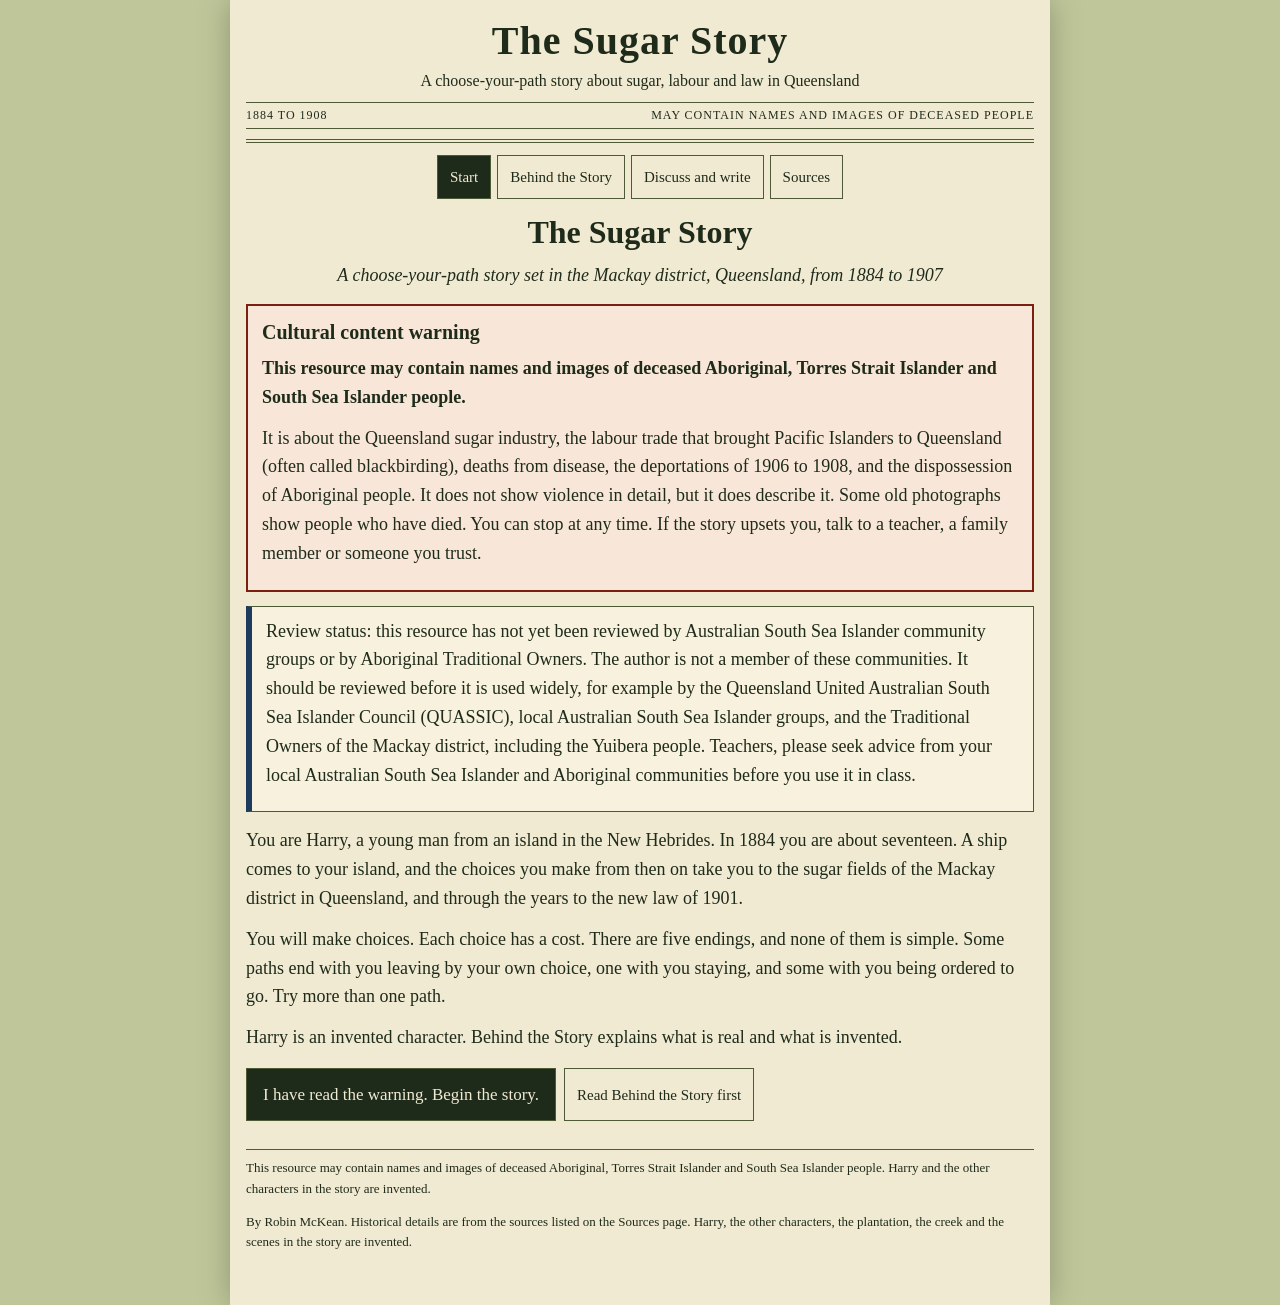
==== index.html @ d49fd261 "The Sugar Story: choose-your-path app with student and teacher versions" ====
<!doctype html>
<html lang="en-AU"><head><meta charset="utf-8">
<meta name="viewport" content="width=device-width,initial-scale=1">
<title>The Sugar Story</title>
<meta name="description" content="A choose-your-path story about the Queensland sugar industry, South Sea Islander labour and the 1901 deportation law, set in the Mackay district from 1884 to 1907. Includes a content warning, real history panels with sources, and class questions.">
<meta name="theme-color" content="#1f2b1a">
<link rel="icon" href="data:image/svg+xml,%3Csvg xmlns='http://www.w3.org/2000/svg' viewBox='0 0 32 32'%3E%3Crect width='32' height='32' fill='%231f2b1a'/%3E%3Cpath d='M6 24 L16 8 L26 24' stroke='%23f1ead2' stroke-width='3' fill='none'/%3E%3C/svg%3E">
<link rel="stylesheet" href="styles.css">
</head><body>
<a class="skip" href="#main">Skip to the main content</a>
<div class="sheet">
<header>

 <div class="mast">The Sugar Story</div>
 <div class="sub">A choose-your-path story about sugar, labour and law in Queensland</div>
 <div class="dateline"><span>1884 to 1908</span><span>May contain names and images of deceased people</span></div>
</header>
<nav id="nav" aria-label="Sections"></nav>
<main id="main" tabindex="-1"></main>
<footer id="foot"></footer>
</div>
<noscript><p style="padding:16px;font-family:Georgia,serif">This app needs JavaScript. Nothing is sent anywhere.</p></noscript>
<script src="data.js"></script>
<script src="app.js"></script>
</body></html>
---- styles.css ----
:root{--paper:#f1ead2;--ink:#1f2b1a;--rule:#4d5a35;--red:#7a1f12;--soft:#f7f1de;--green:#1f4a2c;--blue:#1d3b5c;--earth:#8a4b24}
*{box-sizing:border-box}
html{-webkit-text-size-adjust:100%}
body{margin:0;background:#bfc79a;color:var(--ink);font-family:Georgia,"Times New Roman",serif;font-size:18px;line-height:1.6}
.skip{position:absolute;left:-999px;top:0;background:var(--ink);color:var(--paper);padding:10px 14px;z-index:10}
.skip:focus{left:8px;top:8px}
.sheet{max-width:820px;margin:0 auto;background:var(--paper);padding:14px 16px 40px;min-height:100vh;box-shadow:0 0 30px rgba(0,0,0,.25)}
header{text-align:center;border-bottom:4px double var(--rule);padding-bottom:10px}
.mast{font-weight:bold;font-size:clamp(24px,6.5vw,40px);letter-spacing:1px;margin:4px 0;line-height:1.15}
.sub{font-size:16px}
.dateline{display:flex;justify-content:space-between;gap:8px;flex-wrap:wrap;font-size:12px;text-transform:uppercase;letter-spacing:1px;border-top:1px solid var(--rule);border-bottom:1px solid var(--rule);padding:3px 0;margin-top:8px}
.tbanner{background:var(--ink);color:var(--paper);margin:0 0 8px;padding:6px 10px;font-size:14px}
.tbanner a{color:#ffd9a8}
nav{display:flex;flex-wrap:wrap;gap:6px;margin:12px 0;justify-content:center}
nav a,.btn{display:inline-flex;align-items:center;justify-content:center;font:inherit;font-size:15px;padding:8px 12px;min-height:44px;background:var(--paper);color:var(--ink);border:1px solid var(--rule);cursor:pointer;text-decoration:none;text-align:center}
nav a[aria-current="page"]{background:var(--ink);color:var(--paper)}
.btn.dark{background:var(--ink);color:var(--paper)}
.btn.big{font-size:17px;padding:12px 16px}
.btn.small{font-size:14px}
:focus-visible{outline:3px solid var(--red);outline-offset:2px}
main:focus,h1:focus{outline:none}
h1{font-size:clamp(24px,6vw,32px);text-align:center;margin:14px 0 10px;line-height:1.2}
h2{font-size:20px;margin:18px 0 6px}
h3{font-size:17px;margin:12px 0 4px}
p{margin:0 0 12px}
.lead{text-align:center;font-style:italic}
.kind{font-family:"Courier New",monospace;text-transform:uppercase;letter-spacing:1px;font-size:14px;color:var(--red);text-align:center;margin:0 0 8px}
.strong{font-weight:bold}
.care{border:2px solid var(--red);background:#f8e7d8;padding:10px 14px;margin:14px 0}
.care h2{margin-top:0}
.panel{border:1px solid var(--rule);padding:10px 14px;margin:14px 0;background:var(--soft)}
.panel h2{margin-top:0}
.panel.real{border-left:6px solid var(--green)}
.panel.made{border-left:6px dashed var(--red)}
.panel.check{border-left:6px solid var(--blue)}
.panel.summary{border-left:6px solid var(--earth)}
.panel.teacher{border-left:6px double var(--blue);background:#e6edf4}
.panel ul{margin:6px 0 0;padding-left:20px}
.panel li{margin-bottom:8px}
details summary{cursor:pointer;font-weight:bold;min-height:32px}
.badge{display:inline-block;font-size:11px;font-weight:bold;letter-spacing:1px;text-transform:uppercase;padding:1px 7px;margin:0 6px 2px 0;border:1.5px solid;vertical-align:middle}
.b-real{color:var(--green);border-color:var(--green);background:#e4eddc}
.srcs{display:block;font-size:14px;margin-top:2px}
.srcs a,.sourcelist a{color:var(--blue);overflow-wrap:anywhere}
.choices{list-style:none;margin:6px 0;padding:0}
.sc{display:block;width:100%;text-align:left;font:inherit;background:#fffaf0;color:var(--ink);border:2px solid var(--rule);padding:12px 14px;margin:8px 0;cursor:pointer;min-height:48px}
.sc:hover{background:#f6e7c9;border-color:var(--red)}
.actions{display:flex;flex-wrap:wrap;gap:8px;margin:16px 0}
.small{font-size:14px}
.note{font-size:15px;border:1px dashed var(--rule);padding:8px 10px;margin:12px 0}
.sr{position:absolute;left:-9999px}
.trail li{margin-bottom:4px}
.qs li{margin-bottom:14px}
.tgroup{margin:8px 0}
.tbox{border:1px dashed var(--rule);background:#fffaf0;padding:8px 12px;margin-top:6px}
.sourcelist li{margin-bottom:10px;font-size:15px}
figure{margin:10px 0}
figure img{max-width:100%;height:auto;border:1px solid var(--rule)}
figcaption{font-size:14px}
footer{margin-top:28px;border-top:1px solid var(--rule);padding-top:8px;font-size:13px}
@media print{nav,.actions,.skip,.sc{display:none}.sheet{box-shadow:none}details{display:block}}
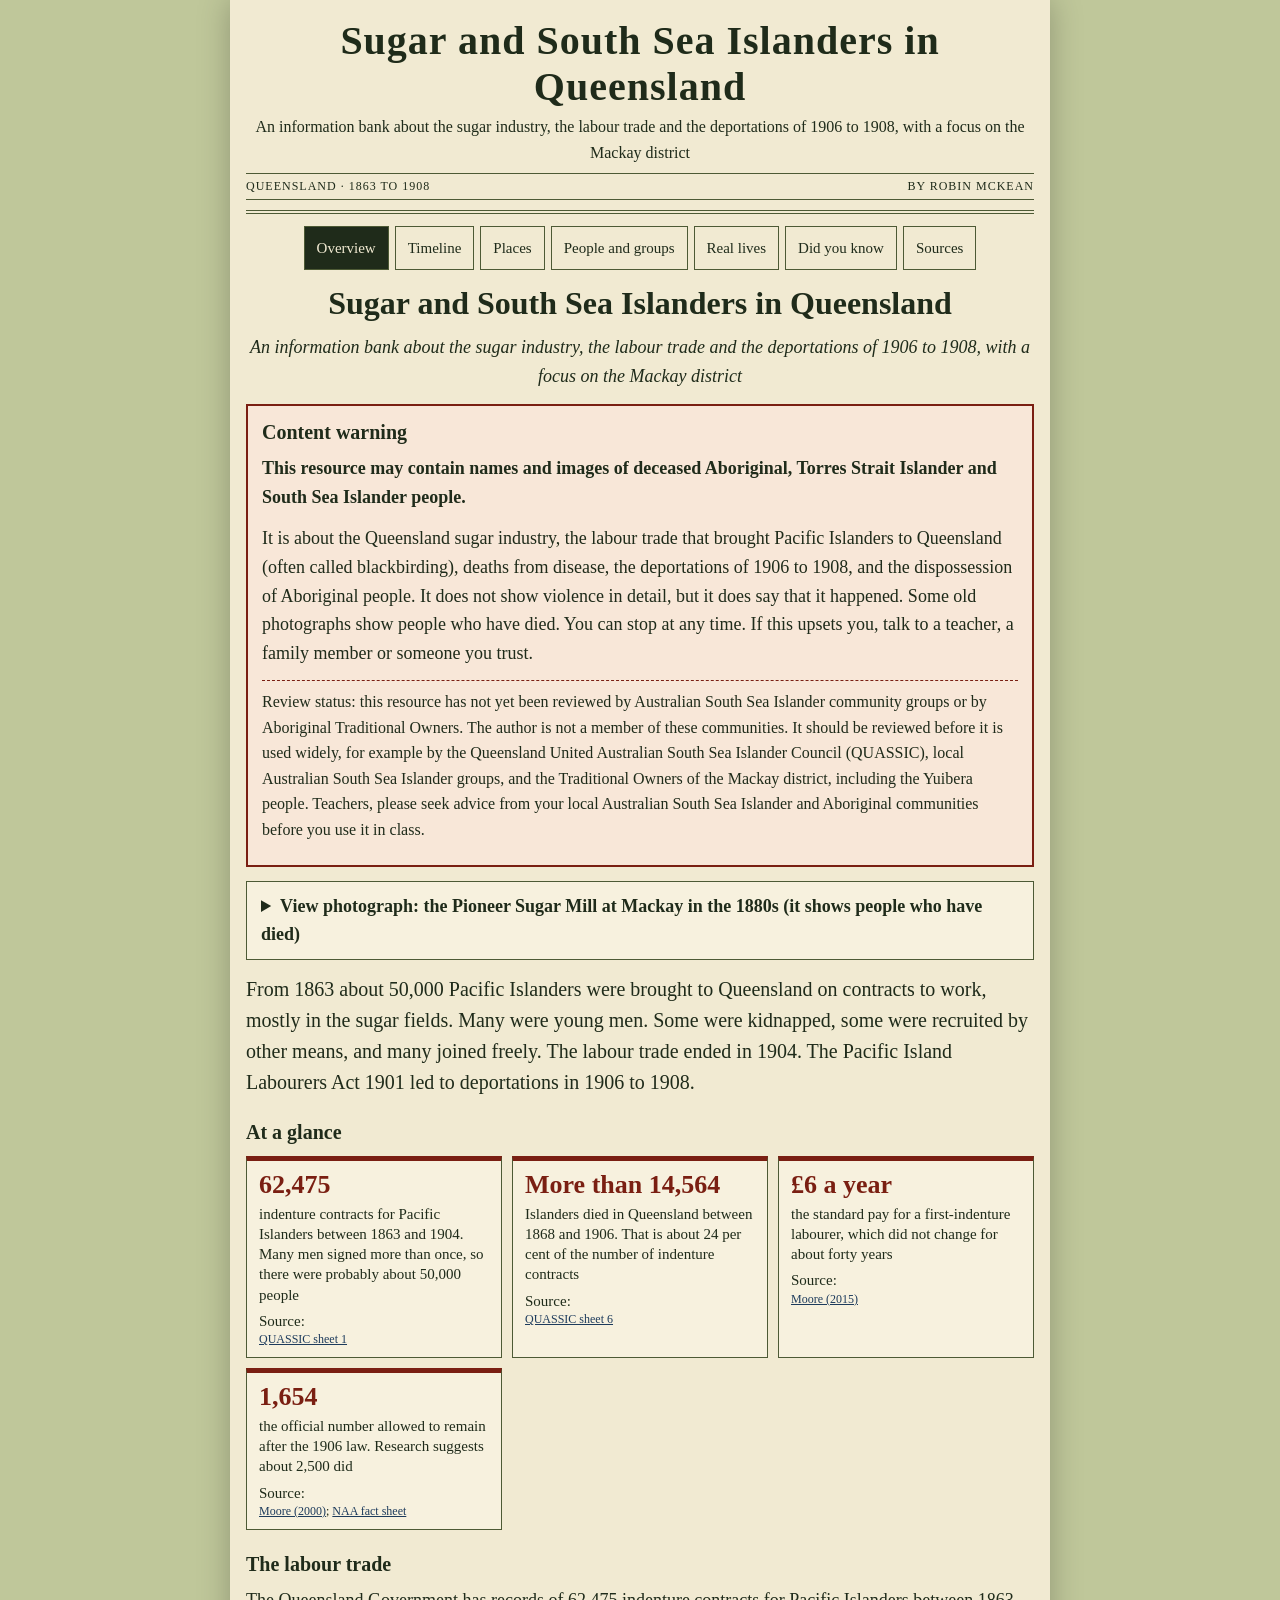
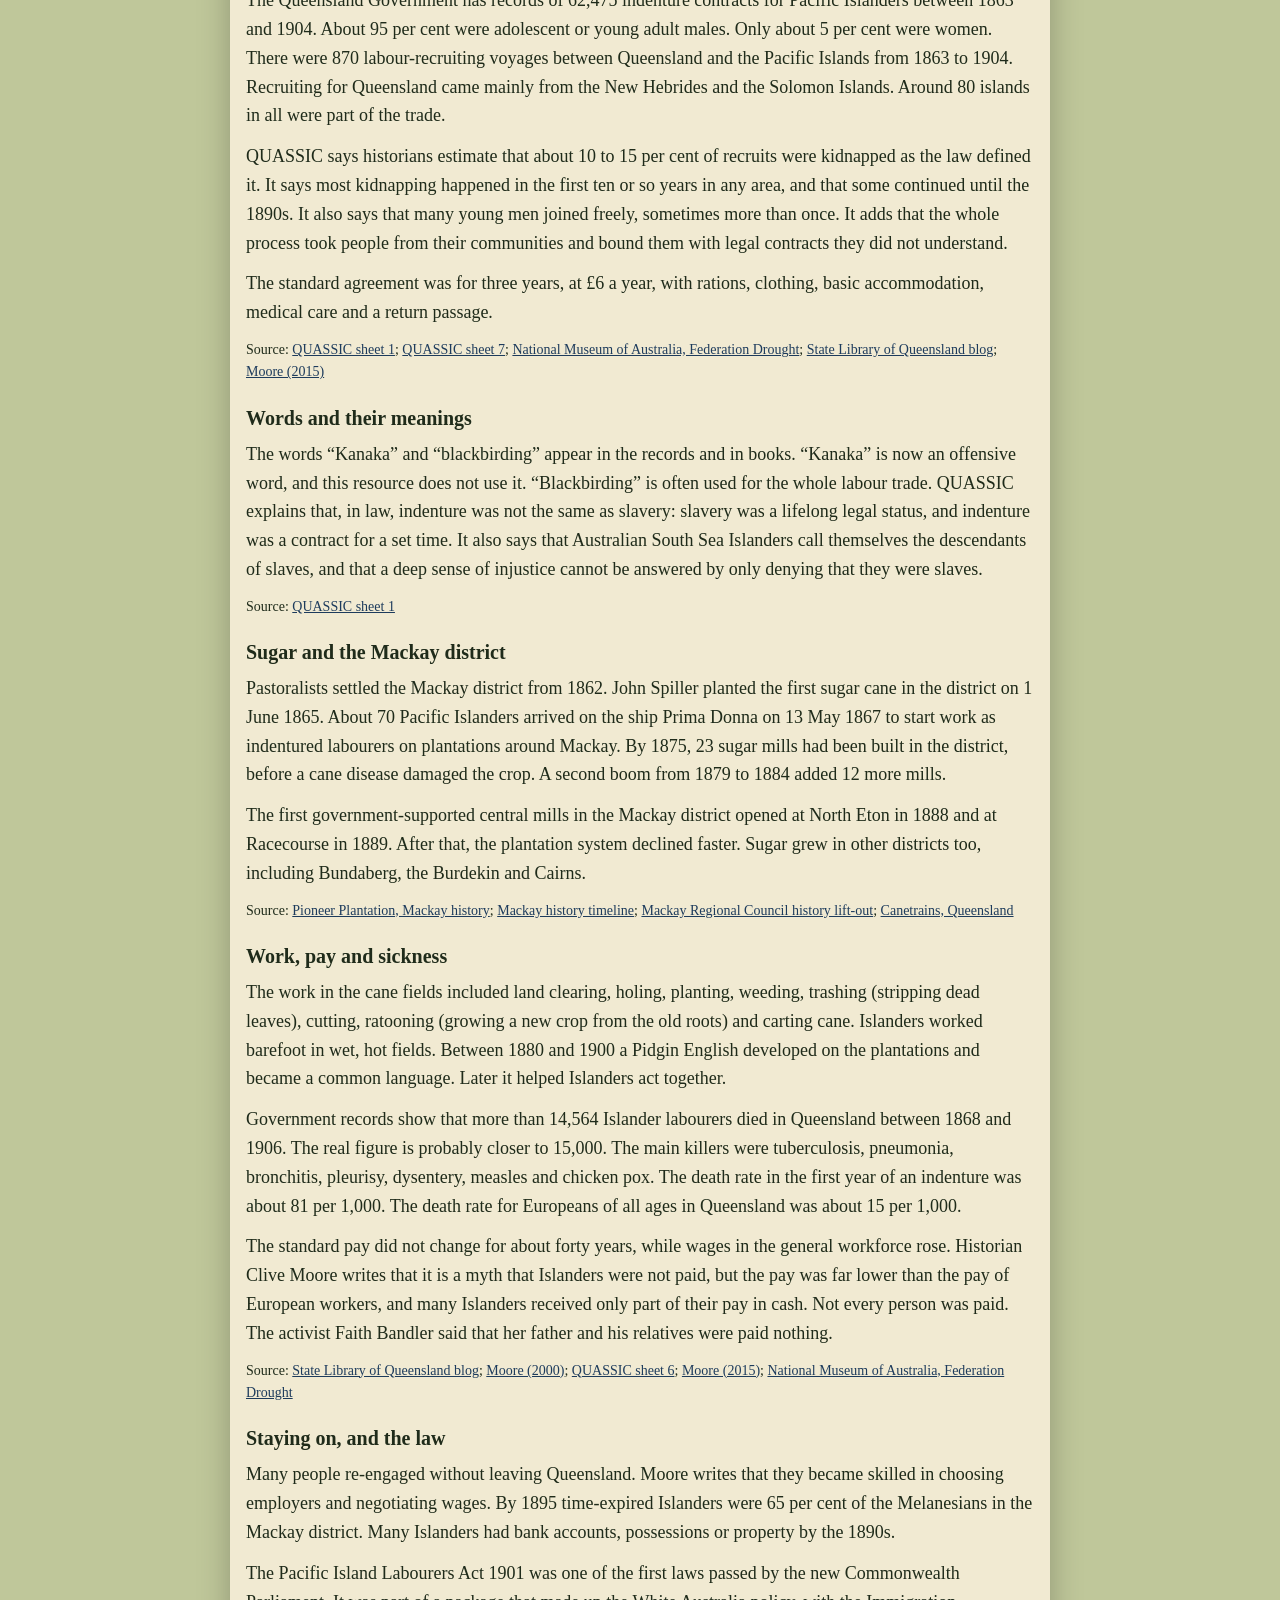
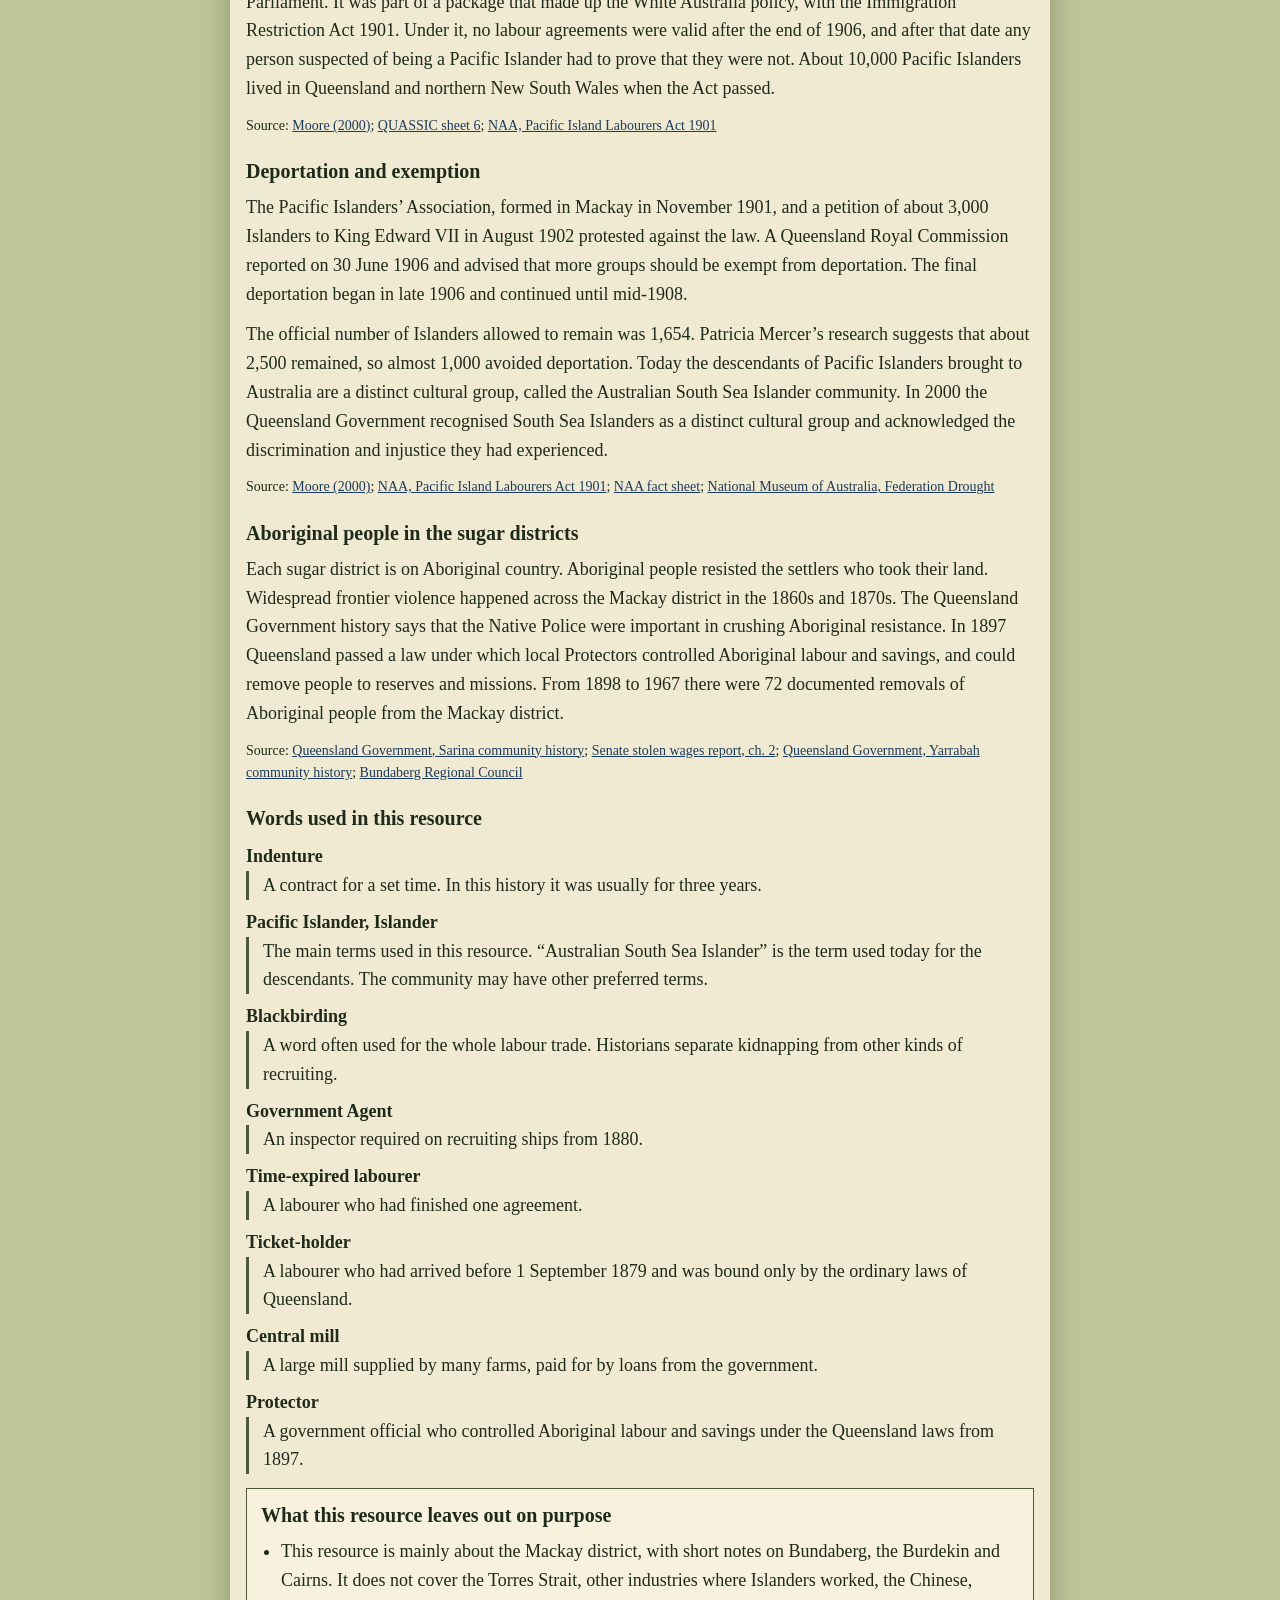
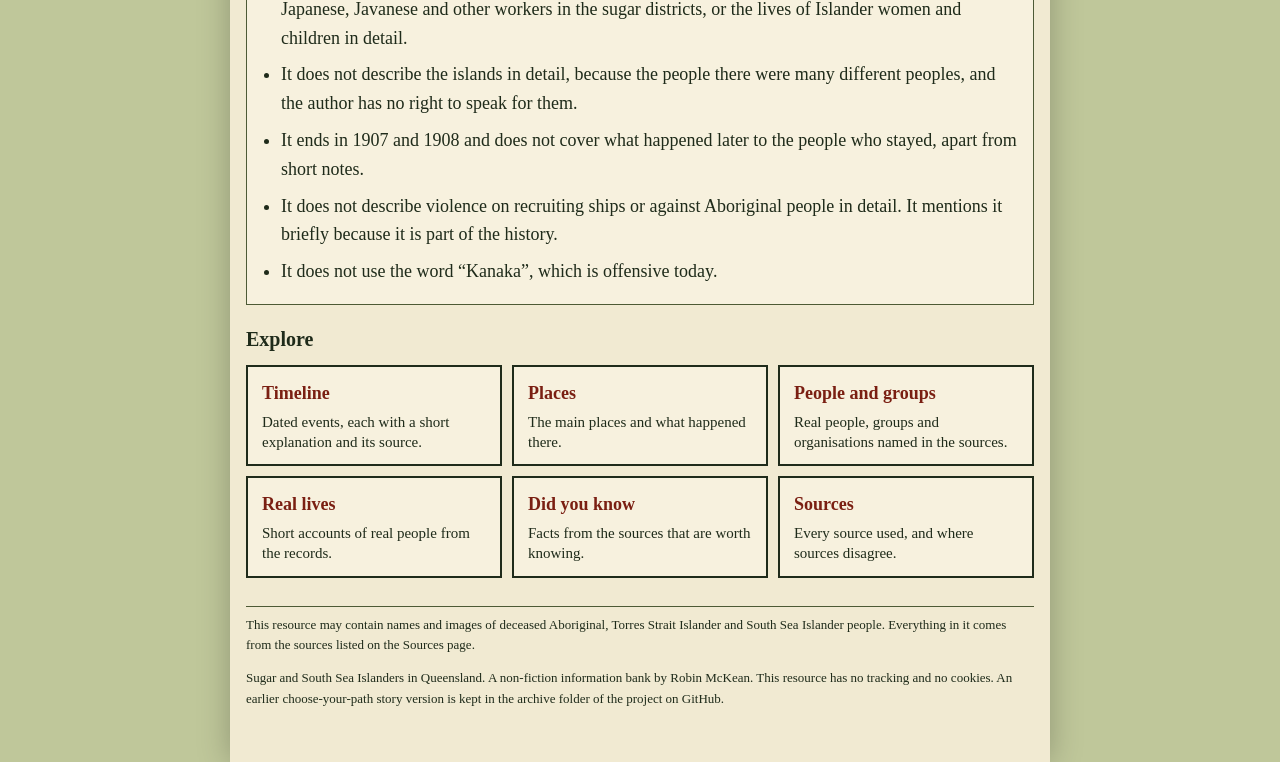
==== commit 716ad304: "Turn into a non-fiction information bank; story version archived (tag story-version, archive/story-v" ====
--- a/index.html
+++ b/index.html
@@ -1,25 +1,25 @@
 <!doctype html>
 <html lang="en-AU"><head><meta charset="utf-8">
 <meta name="viewport" content="width=device-width,initial-scale=1">
-<title>The Sugar Story</title>
-<meta name="description" content="A choose-your-path story about the Queensland sugar industry, South Sea Islander labour and the 1901 deportation law, set in the Mackay district from 1884 to 1907. Includes a content warning, real history panels with sources, and class questions.">
+<title>Sugar and South Sea Islanders in Queensland</title>
+<meta name="description" content="A non-fiction information bank about the Queensland sugar industry, South Sea Islander labour, the Pacific Island Labourers Act 1901 and the deportations of 1906 to 1908. Overview, timeline, places, people, real lives and sources.">
 <meta name="theme-color" content="#1f2b1a">
-<link rel="icon" href="data:image/svg+xml,%3Csvg xmlns='http://www.w3.org/2000/svg' viewBox='0 0 32 32'%3E%3Crect width='32' height='32' fill='%231f2b1a'/%3E%3Cpath d='M6 24 L16 8 L26 24' stroke='%23f1ead2' stroke-width='3' fill='none'/%3E%3C/svg%3E">
+<link rel="icon" href="data:image/svg+xml,%3Csvg xmlns='http://www.w3.org/2000/svg' viewBox='0 0 32 32'%3E%3Crect width='32' height='32' fill='%231f2b1a'/%3E%3Cpath d='M6 24 L16 8 L26 24' stroke='%23f1e6cc' stroke-width='3' fill='none'/%3E%3C/svg%3E">
 <link rel="stylesheet" href="styles.css">
 </head><body>
 <a class="skip" href="#main">Skip to the main content</a>
 <div class="sheet">
 <header>
 
- <div class="mast">The Sugar Story</div>
- <div class="sub">A choose-your-path story about sugar, labour and law in Queensland</div>
- <div class="dateline"><span>1884 to 1908</span><span>May contain names and images of deceased people</span></div>
+ <div class="mast">Sugar and South Sea Islanders in Queensland</div>
+ <div class="sub">An information bank about the sugar industry, the labour trade and the deportations of 1906 to 1908, with a focus on the Mackay district</div>
+ <div class="dateline"><span>Queensland · 1863 to 1908</span><span>By Robin McKean</span></div>
 </header>
 <nav id="nav" aria-label="Sections"></nav>
 <main id="main" tabindex="-1"></main>
 <footer id="foot"></footer>
 </div>
-<noscript><p style="padding:16px;font-family:Georgia,serif">This app needs JavaScript. Nothing is sent anywhere.</p></noscript>
+<noscript><p style="padding:16px;font-family:Georgia,serif">This resource needs JavaScript. Nothing is sent anywhere.</p></noscript>
 <script src="data.js"></script>
 <script src="app.js"></script>
 </body></html>
--- a/styles.css
+++ b/styles.css
@@ -59,3 +59,68 @@
 figcaption{font-size:14px}
 footer{margin-top:28px;border-top:1px solid var(--rule);padding-top:8px;font-size:13px}
 @media print{nav,.actions,.skip,.sc{display:none}.sheet{box-shadow:none}details{display:block}}
+
+/* ---- Information bank additions (all four apps) ---- */
+.sr{position:absolute;left:-9999px;width:1px;height:1px;overflow:hidden}
+.tbanner{background:var(--ink);color:var(--paper);margin:0 0 8px;padding:8px 10px;font-size:15px}
+.tbanner a{color:#f0d9a0}
+.lead{max-width:44em;margin:0 auto 14px;text-align:center;font-style:italic}
+.bigpara{font-size:20px;line-height:1.55;max-width:44em;margin:14px auto}
+.strong{font-weight:bold}
+.care .review{border-top:1px dashed var(--red);padding-top:8px;margin-top:8px;font-size:16px}
+.glance{display:grid;grid-template-columns:repeat(auto-fit,minmax(190px,1fr));gap:10px;margin:8px 0 14px}
+.stat{border:1px solid var(--rule);background:var(--soft);padding:10px 12px;border-top:5px solid var(--red)}
+.stat b{display:block;font-size:26px;line-height:1.1;color:var(--red);font-family:Georgia,serif}
+.stat span{display:block;font-size:15px;line-height:1.35;margin-top:4px}
+.stat .srcs{display:block;margin-top:6px;font-size:12px}
+.tiles{display:grid;grid-template-columns:repeat(auto-fit,minmax(200px,1fr));gap:10px;margin:10px 0}
+.tile{display:block;border:2px solid var(--ink);background:var(--soft);color:var(--ink);text-decoration:none;padding:12px 14px;min-height:88px}
+.tile b{display:block;font-size:18px;margin-bottom:4px;color:var(--red)}
+.tile span{font-size:15px;line-height:1.35;display:block}
+.tile:hover{background:var(--paper)}
+.words{margin:6px 0 14px}
+.words dt{font-weight:bold;margin-top:8px}
+.words dd{margin:0 0 4px 0;padding-left:14px;border-left:3px solid var(--rule)}
+.srcline{margin:2px 0 10px}
+.srcs{font-size:14px}
+.snote{font-size:14px;color:#4a3d2b}
+.tl{list-style:none;margin:14px 0;padding:0 0 0 0;position:relative}
+.tl:before{content:"";position:absolute;left:112px;top:6px;bottom:6px;width:3px;background:var(--rule);opacity:.55}
+.tl li{display:grid;grid-template-columns:100px 1fr;gap:24px;margin:0 0 14px;position:relative}
+.tl li:before{content:"";position:absolute;left:106px;top:9px;width:13px;height:13px;border-radius:50%;background:var(--red);border:2px solid var(--paper);box-shadow:0 0 0 1px var(--rule)}
+.tl-date{font-family:"Courier New",Courier,monospace;font-weight:bold;font-size:15px;text-align:right;line-height:1.3;padding-top:3px;overflow-wrap:anywhere}
+.tl-body{background:var(--soft);border:1px solid var(--rule);padding:8px 12px}
+.tl-body h3{margin:0 0 4px;font-size:18px}
+.tl-body p{margin:0 0 6px}
+.tl li.flagged .tl-body{border-left:6px solid var(--blue)}
+.flag{font-size:15px;border:1px dashed var(--blue);background:#e8eef6;padding:6px 10px}
+.b-flag{color:var(--blue);border-color:var(--blue);background:#dfe8f3}
+.card{border:1px solid var(--rule);background:var(--soft);padding:10px 16px 6px;margin:16px 0;border-top:5px solid var(--red)}
+.card h2{margin-top:2px;border:0;font-size:22px}
+.card h3{margin:2px 0 2px;font-size:18px}
+.card.small{margin:0;padding:8px 12px 4px}
+.cards{display:grid;grid-template-columns:repeat(auto-fit,minmax(290px,1fr));gap:12px;margin:10px 0}
+.card .where{text-align:left;margin:0 0 8px}
+.life blockquote{margin:10px 0;padding:8px 14px;border-left:6px solid var(--red);background:#fffaf0;font-style:italic}
+.life blockquote p{margin:0 0 6px}
+.life blockquote footer{font-style:normal;font-size:14px;border:0;margin:0;padding:0;text-align:left}
+.viewpic summary,.panel>summary{cursor:pointer;font-weight:bold;min-height:32px}
+.know{padding-left:0;list-style:none;counter-reset:k;margin:10px 0}
+.know li{counter-increment:k;position:relative;padding:8px 12px 2px 52px;margin:0 0 10px;background:var(--soft);border:1px solid var(--rule);min-height:48px}
+.know li:before{content:counter(k);position:absolute;left:10px;top:8px;width:30px;height:30px;line-height:30px;text-align:center;background:var(--red);color:var(--paper);font-weight:bold;font-family:Arial,sans-serif;border-radius:50%}
+.know li p{margin:0 0 6px}
+.panel.teacher{border-left:6px solid var(--blue);background:#e8eef6}
+.tgroup{margin:6px 0 10px}
+.qs{padding-left:22px}
+.qs>li{margin-bottom:18px}
+.tbox{border:1px dashed var(--blue);background:#fffaf0;padding:8px 12px;margin-top:6px}
+.sourcelist{font-size:15px;padding-left:20px;overflow-wrap:anywhere}
+.sourcelist li{margin-bottom:9px}
+@media(max-width:620px){
+ .tl:before{left:7px}
+ .tl li{grid-template-columns:1fr;gap:2px;padding-left:26px}
+ .tl li:before{left:1px;top:6px}
+ .tl-date{text-align:left;padding-top:0}
+ .bigpara{font-size:18px}
+ nav a{font-size:14px;padding:6px 10px;min-height:40px}
+}
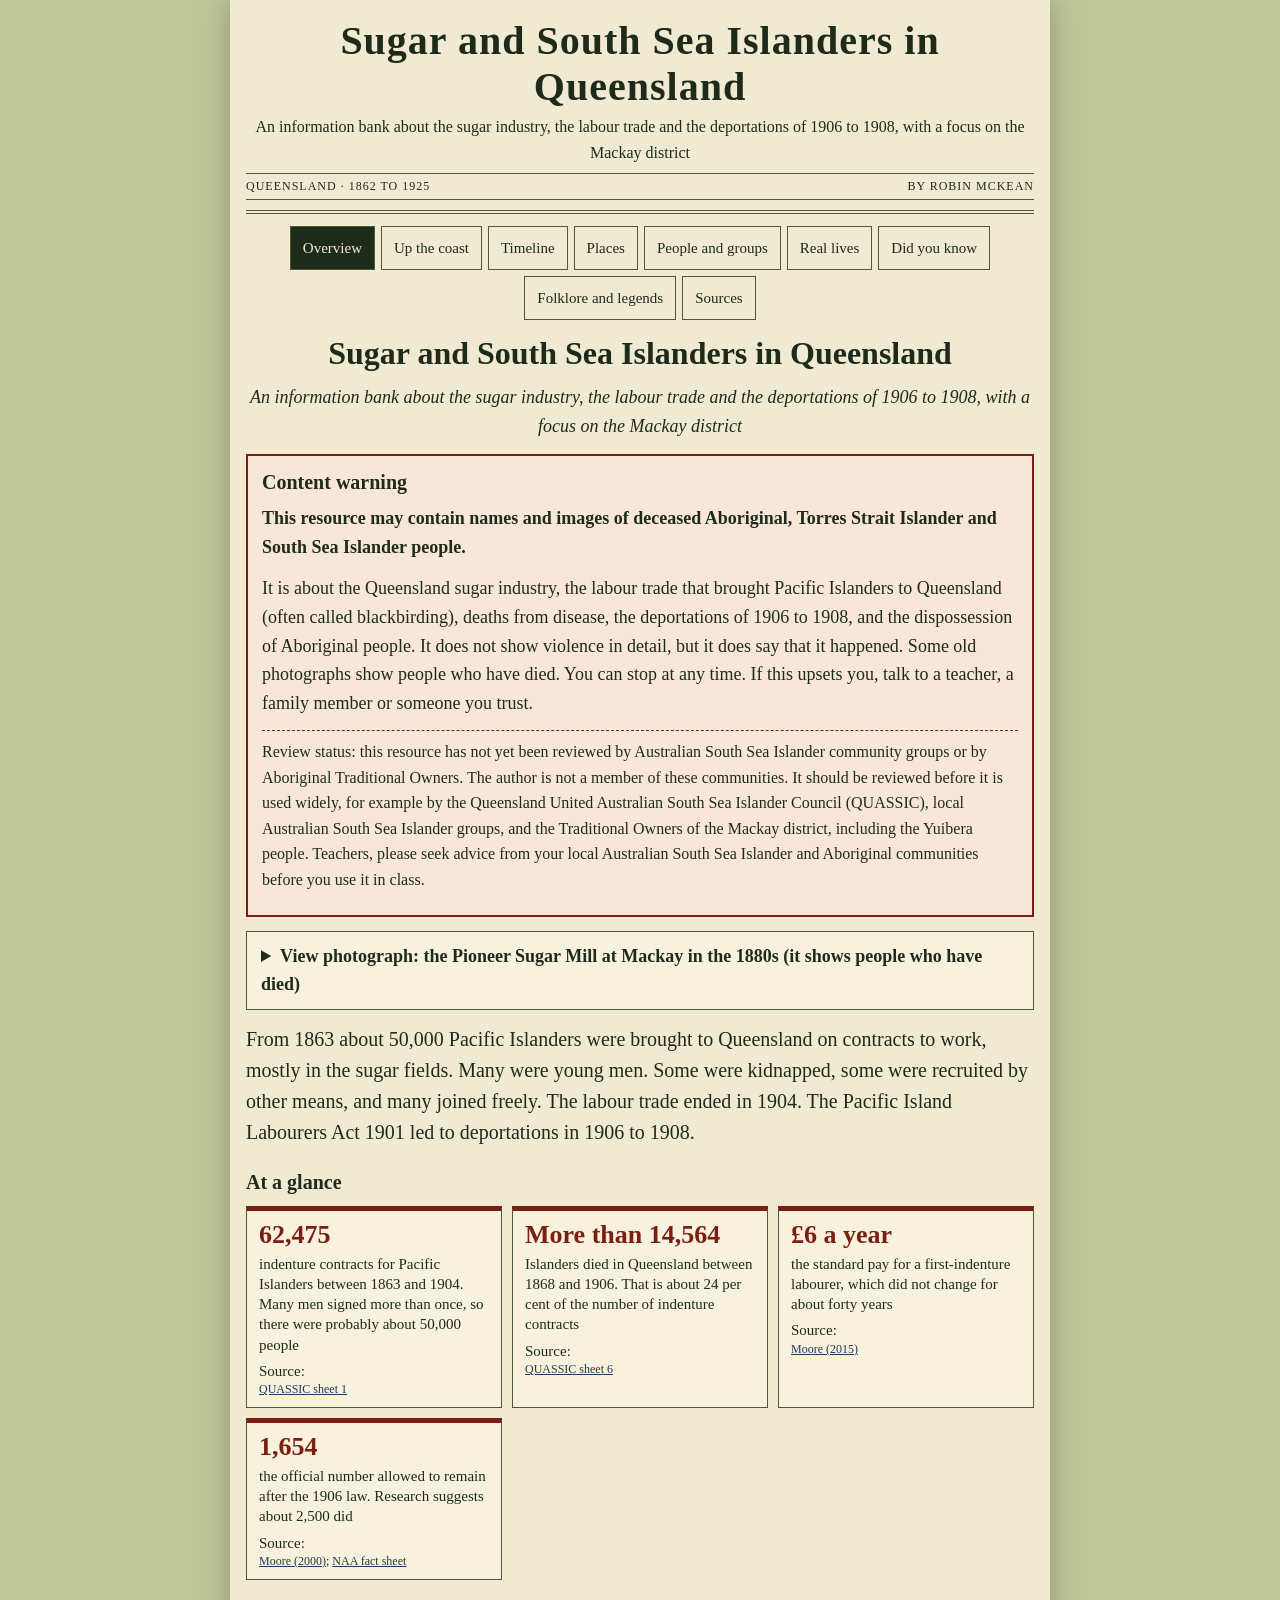
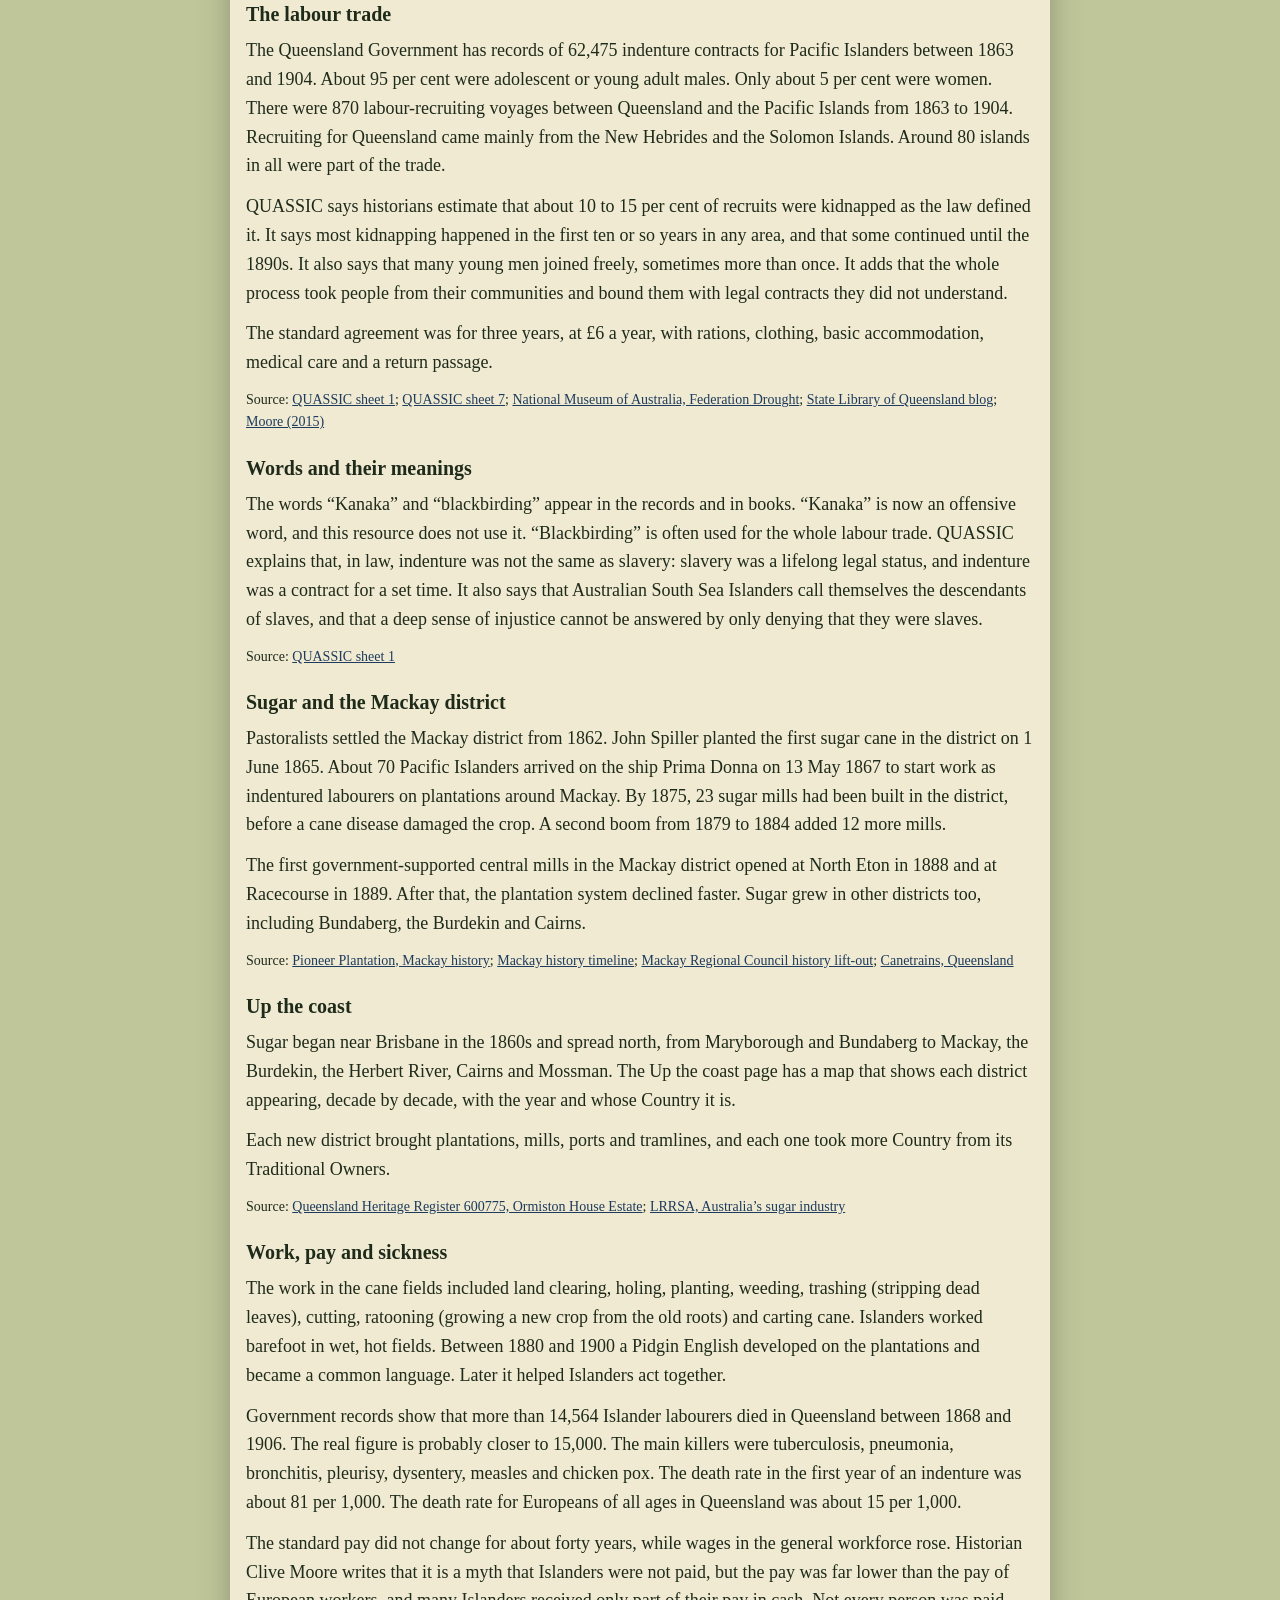
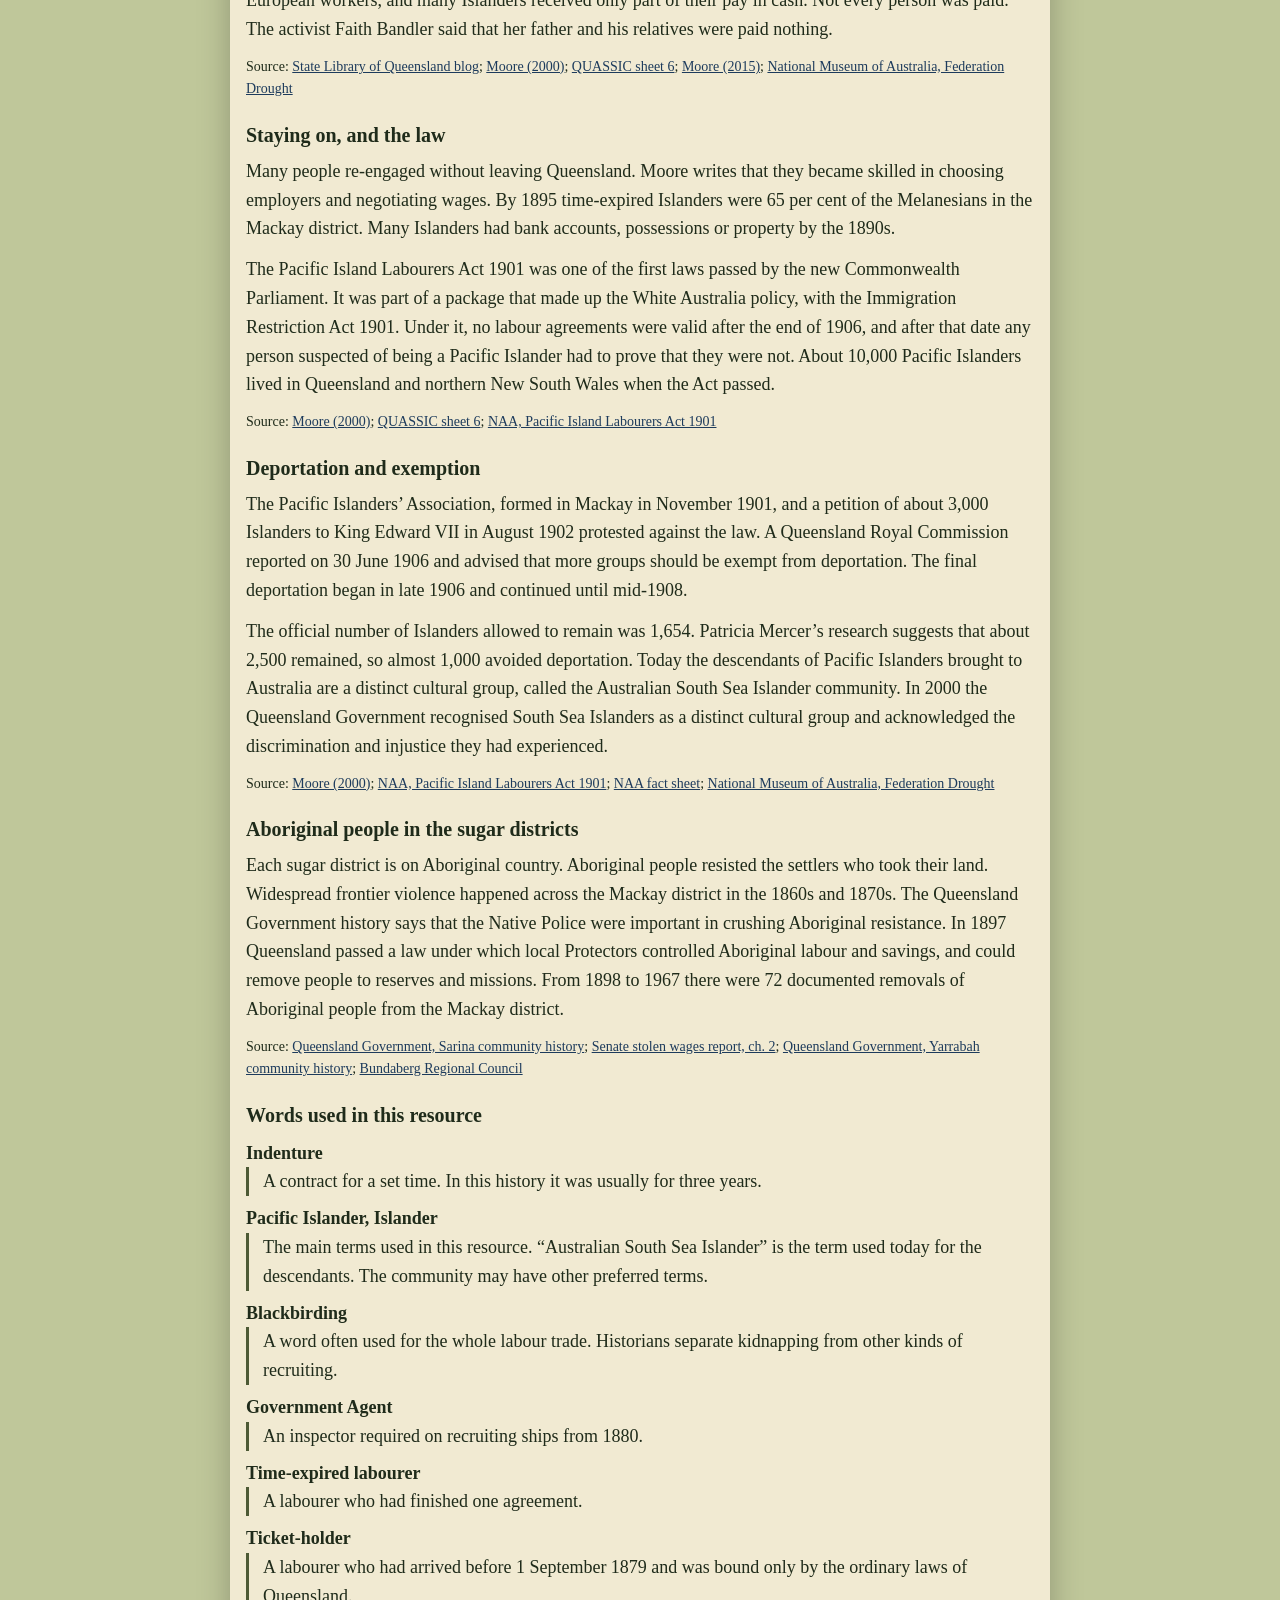
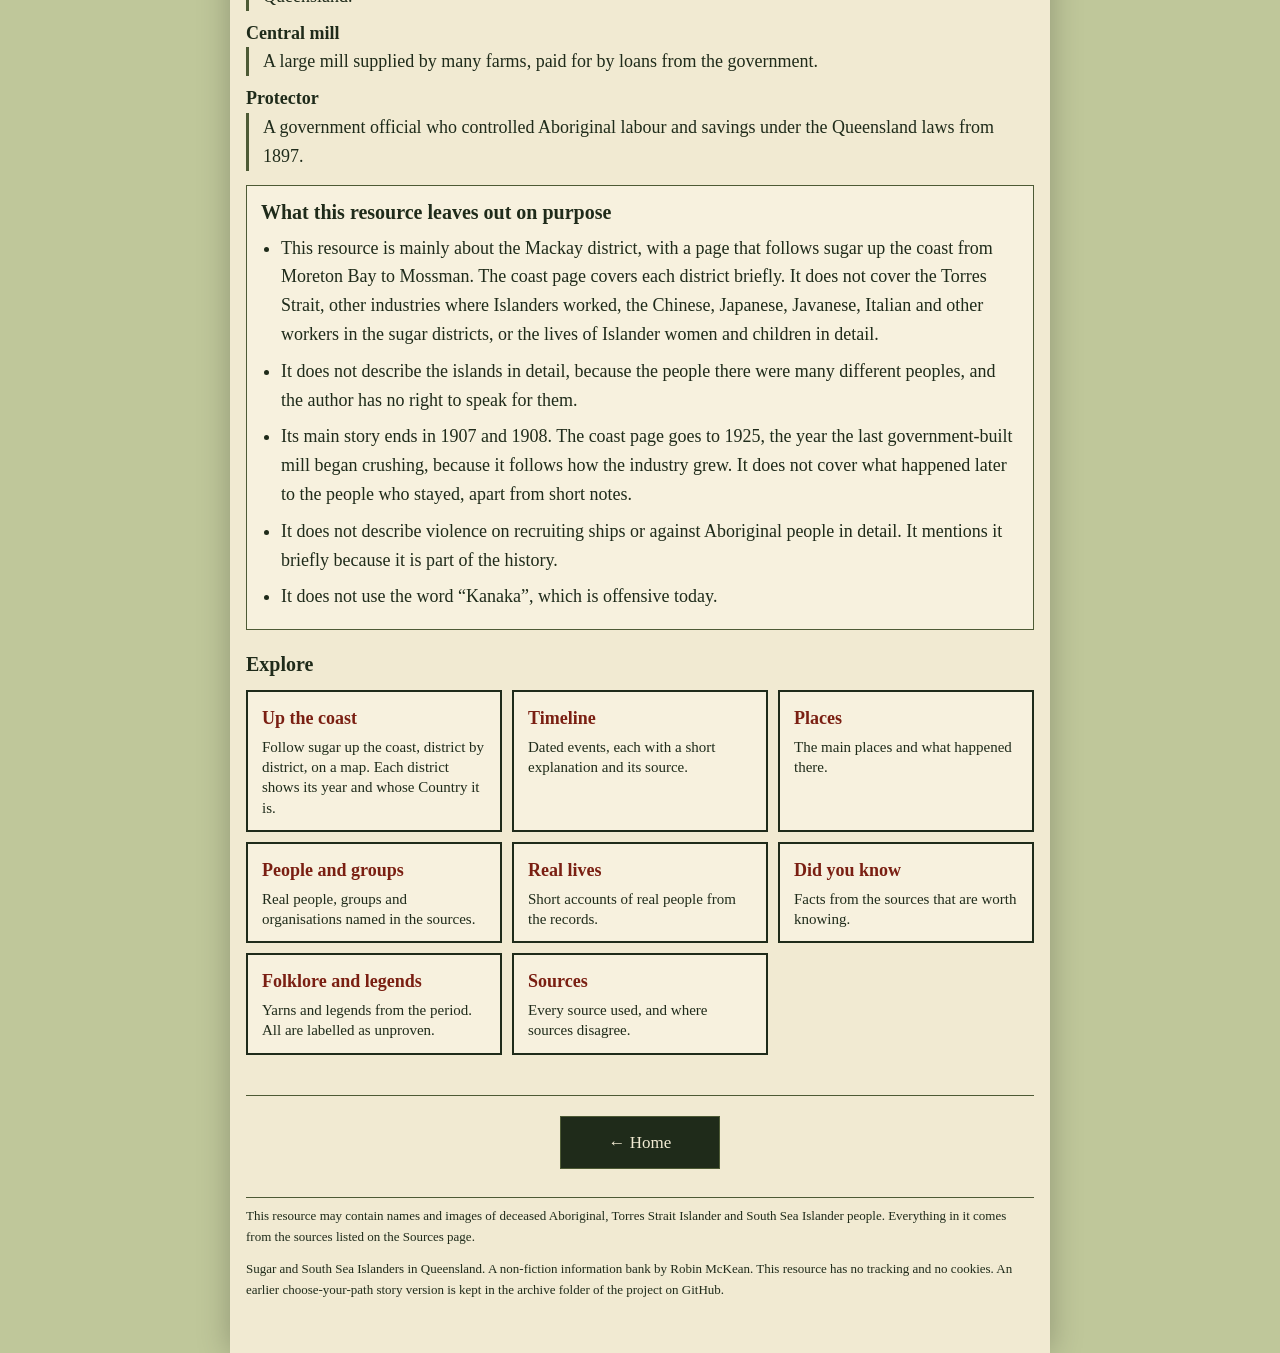
==== commit 7e8d66ef: "Add Up the coast: interactive coastal map and 16 district cards (Moreton Bay to Mossman), timeline, " ====
--- a/index.html
+++ b/index.html
@@ -2,7 +2,7 @@
 <html lang="en-AU"><head><meta charset="utf-8">
 <meta name="viewport" content="width=device-width,initial-scale=1">
 <title>Sugar and South Sea Islanders in Queensland</title>
-<meta name="description" content="A non-fiction information bank about the Queensland sugar industry, South Sea Islander labour, the Pacific Island Labourers Act 1901 and the deportations of 1906 to 1908. Overview, timeline, places, people, real lives and sources.">
+<meta name="description" content="A non-fiction information bank about the Queensland sugar industry, South Sea Islander labour, the Pacific Island Labourers Act 1901 and the deportations of 1906 to 1908. Overview, timeline, places, people, real lives and sources. It also follows the sugar industry up the Queensland coast, district by district, on an interactive map.">
 <meta name="theme-color" content="#1f2b1a">
 <link rel="icon" href="data:image/svg+xml,%3Csvg xmlns='http://www.w3.org/2000/svg' viewBox='0 0 32 32'%3E%3Crect width='32' height='32' fill='%231f2b1a'/%3E%3Cpath d='M6 24 L16 8 L26 24' stroke='%23f1e6cc' stroke-width='3' fill='none'/%3E%3C/svg%3E">
 <link rel="stylesheet" href="styles.css">
@@ -13,7 +13,7 @@
 
  <div class="mast">Sugar and South Sea Islanders in Queensland</div>
  <div class="sub">An information bank about the sugar industry, the labour trade and the deportations of 1906 to 1908, with a focus on the Mackay district</div>
- <div class="dateline"><span>Queensland · 1863 to 1908</span><span>By Robin McKean</span></div>
+ <div class="dateline"><span>Queensland · 1862 to 1925</span><span>By Robin McKean</span></div>
 </header>
 <nav id="nav" aria-label="Sections"></nav>
 <main id="main" tabindex="-1"></main>
--- a/styles.css
+++ b/styles.css
@@ -124,3 +124,65 @@
  .bigpara{font-size:18px}
  nav a{font-size:14px;padding:6px 10px;min-height:40px}
 }
+
+.homebar{margin:40px 0 8px;padding-top:20px;border-top:1px solid var(--rule);text-align:center}
+.homebar .btn{min-width:160px}
+
+/* ---- Folklore and legends section ---- */
+.b-folk{color:var(--blue);border:1.5px dashed var(--blue);background:#dfe8f3}
+.folkbanner{border:2px dashed var(--blue);background:#e8eef6;padding:10px 14px;margin:14px 0}
+.folkbanner h2{margin-top:0;border:0}
+.card.folk{border-top:5px dashed var(--blue)}
+.folkfrom,.folkknown{margin:10px 0;padding:6px 12px;border-left:6px solid var(--rule);background:#fffaf0}
+.folkknown{border-left-color:var(--green)}
+.folkfrom h3,.folkknown h3{margin-top:2px}
+
+/* ---- Up the coast: map, controls and district cards ---- */
+.coastpanel{border:1px solid var(--rule);background:var(--soft);padding:10px 12px;margin:12px 0}
+.coastrow{display:flex;flex-wrap:wrap;gap:8px;align-items:center;margin:4px 0}
+.coastsp{flex:1 1 20px}
+.viewlabel,.slabel{font-size:15px;font-weight:bold}
+.coastrow input[type=range]{flex:1 1 220px;min-width:160px;height:36px;accent-color:var(--red)}
+.declabel{font-weight:bold;min-width:9em;color:var(--red)}
+.coastlive{font-size:15px;margin:6px 0 0}
+.btn:disabled{opacity:.45;cursor:default}
+.btn[aria-pressed="true"]{background:var(--ink);color:var(--paper)}
+.coastmap{border:1px solid var(--rule);background:#dbe7e3;margin:10px 0}
+.coastmap[hidden]{display:none}
+.coastsvg{display:block;width:100%;height:auto;max-height:90vh}
+.coastsvg .maplab{font:italic 20px Georgia,serif;fill:#7d7152}
+.coastsvg .maplab.sea{fill:#5d7d86}
+.coastsvg .dist{opacity:0;pointer-events:none;transition:opacity .5s;cursor:pointer}
+.coastsvg .dist.on{opacity:1;pointer-events:auto}
+.coastsvg .lead{stroke:#4d5a35;stroke-width:1.4;fill:none}
+.coastsvg .dot{fill:#1f4a2c;stroke:#f7f1de;stroke-width:2.5}
+.coastsvg .chip{fill:#f7f1de;stroke:#4d5a35;stroke-width:1.4}
+.coastsvg .chipyear{font:bold 16px Georgia,serif;fill:#7a1f12}
+.coastsvg .chipname{font:14px Georgia,serif;fill:#1f2b1a}
+.coastsvg .dist.new .dot{fill:#7a1f12}
+.coastsvg .dist.new .chip{fill:#fbe9d2;stroke:#7a1f12;stroke-width:2.2}
+.coastsvg .dist.sel .chip{stroke:#1d3b5c;stroke-width:3.2}
+.coastsvg .dist:focus{outline:none}
+.coastsvg .dist:focus-visible .chip{stroke:#1d3b5c;stroke-width:4}
+.coastdetail{border-top:1px solid var(--rule);background:var(--soft);padding:8px 14px 10px;min-height:70px}
+.coastdetail h3{margin:2px 0 4px}
+.coastdetail p{margin:0 0 8px}
+.mapline{font-size:19px;max-width:44em;margin:12px auto;text-align:center;border-left:6px solid var(--red);padding:6px 12px;background:#fffaf0}
+.dcard{border:1px solid var(--rule);background:var(--soft);margin:10px 0;padding:0 14px 8px;border-left:6px solid var(--green)}
+.dcard[hidden]{display:none}
+.dcard>summary{cursor:pointer;display:grid;grid-template-columns:4.2em 1fr;column-gap:8px;padding:10px 0 6px;font-weight:bold;min-height:44px}
+.dcard .dyear{grid-row:1/3;color:var(--red);font-size:22px;font-family:Georgia,serif}
+.dcard .dname{font-size:18px}
+.dcard .dcountry{font-weight:normal;font-size:15px}
+.dcard .dnote{font-style:italic}
+.dcard h3{margin:14px 0 4px;border-bottom:1px solid var(--rule);padding-bottom:2px}
+.dcard .flag{margin:8px 0}
+@media(max-width:620px){
+ .coastsvg .chipname{display:none}
+ .coastrow .btn{flex:1 1 40%}
+ .dcard{padding:0 10px 8px}
+}
+@media(max-width:620px){
+ .coastsvg .chip{width:58px}
+ .coastsvg .chipyear{font-size:18px}
+}
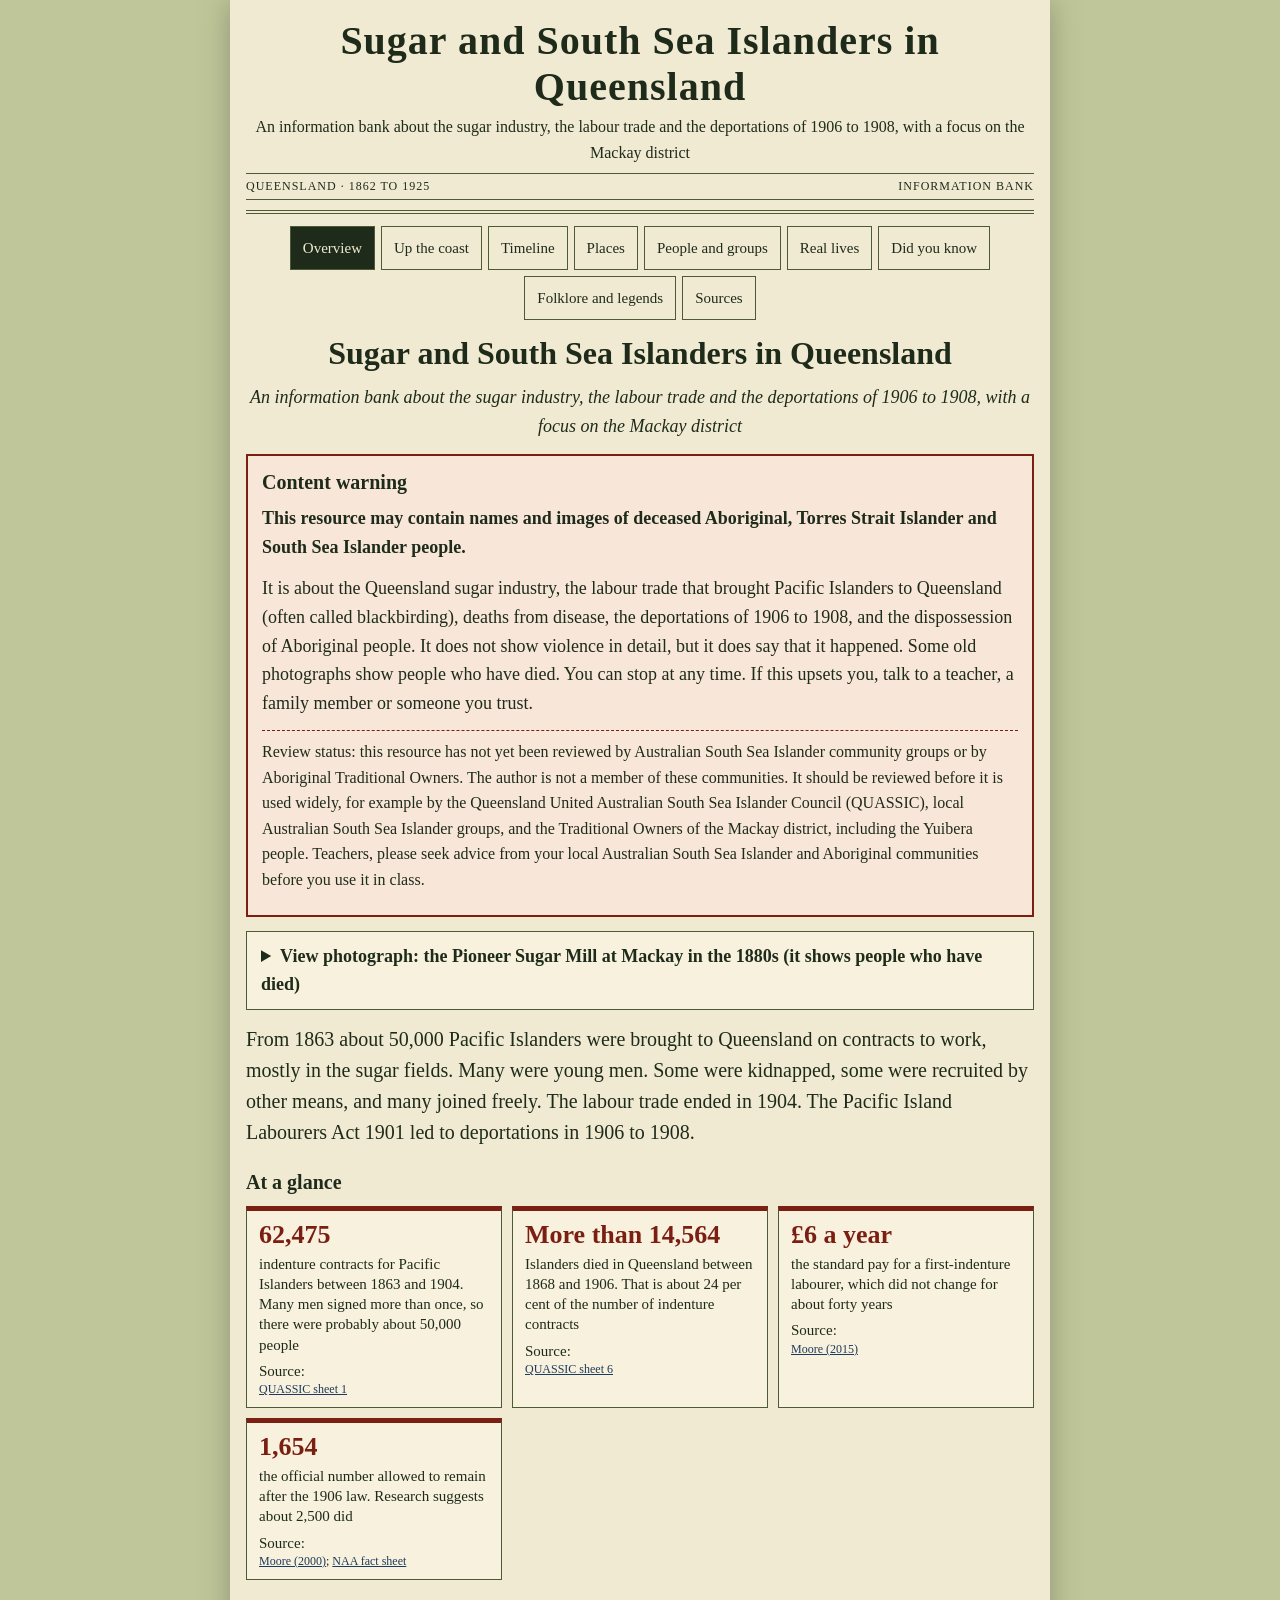
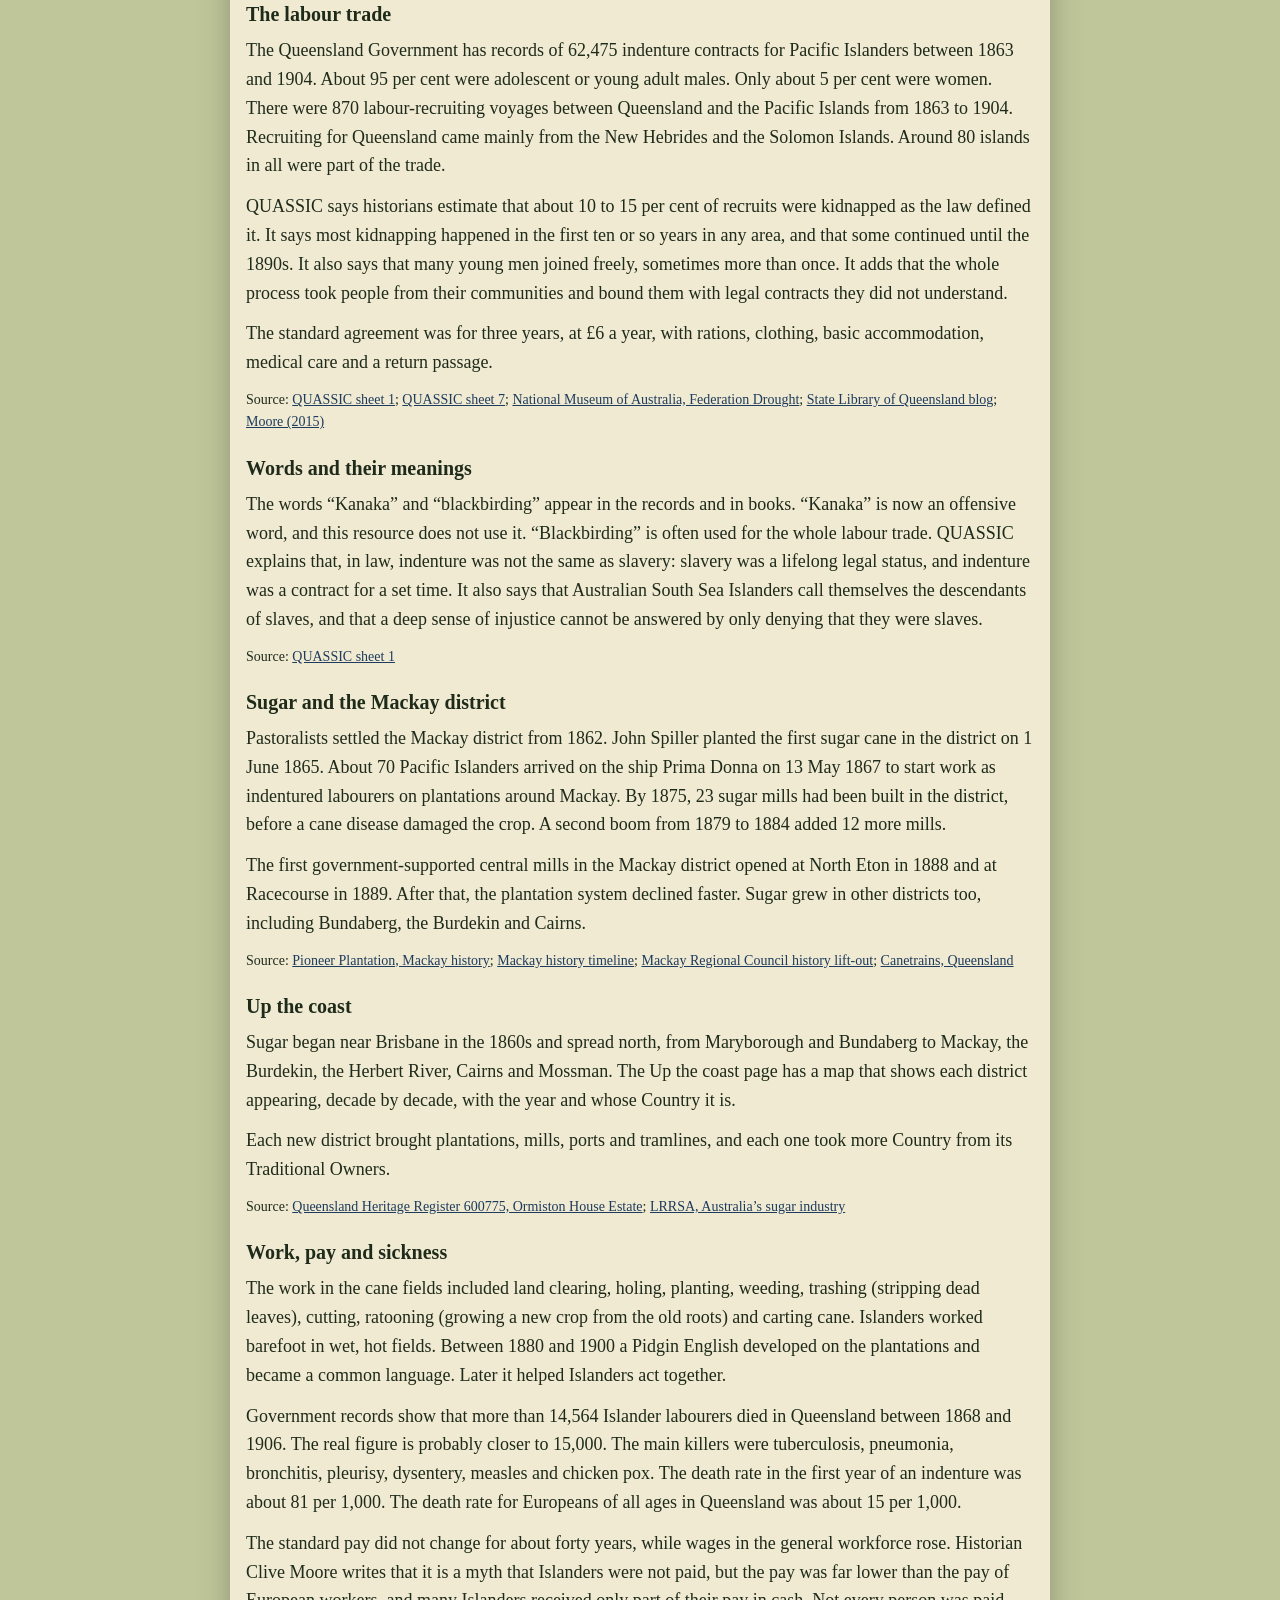
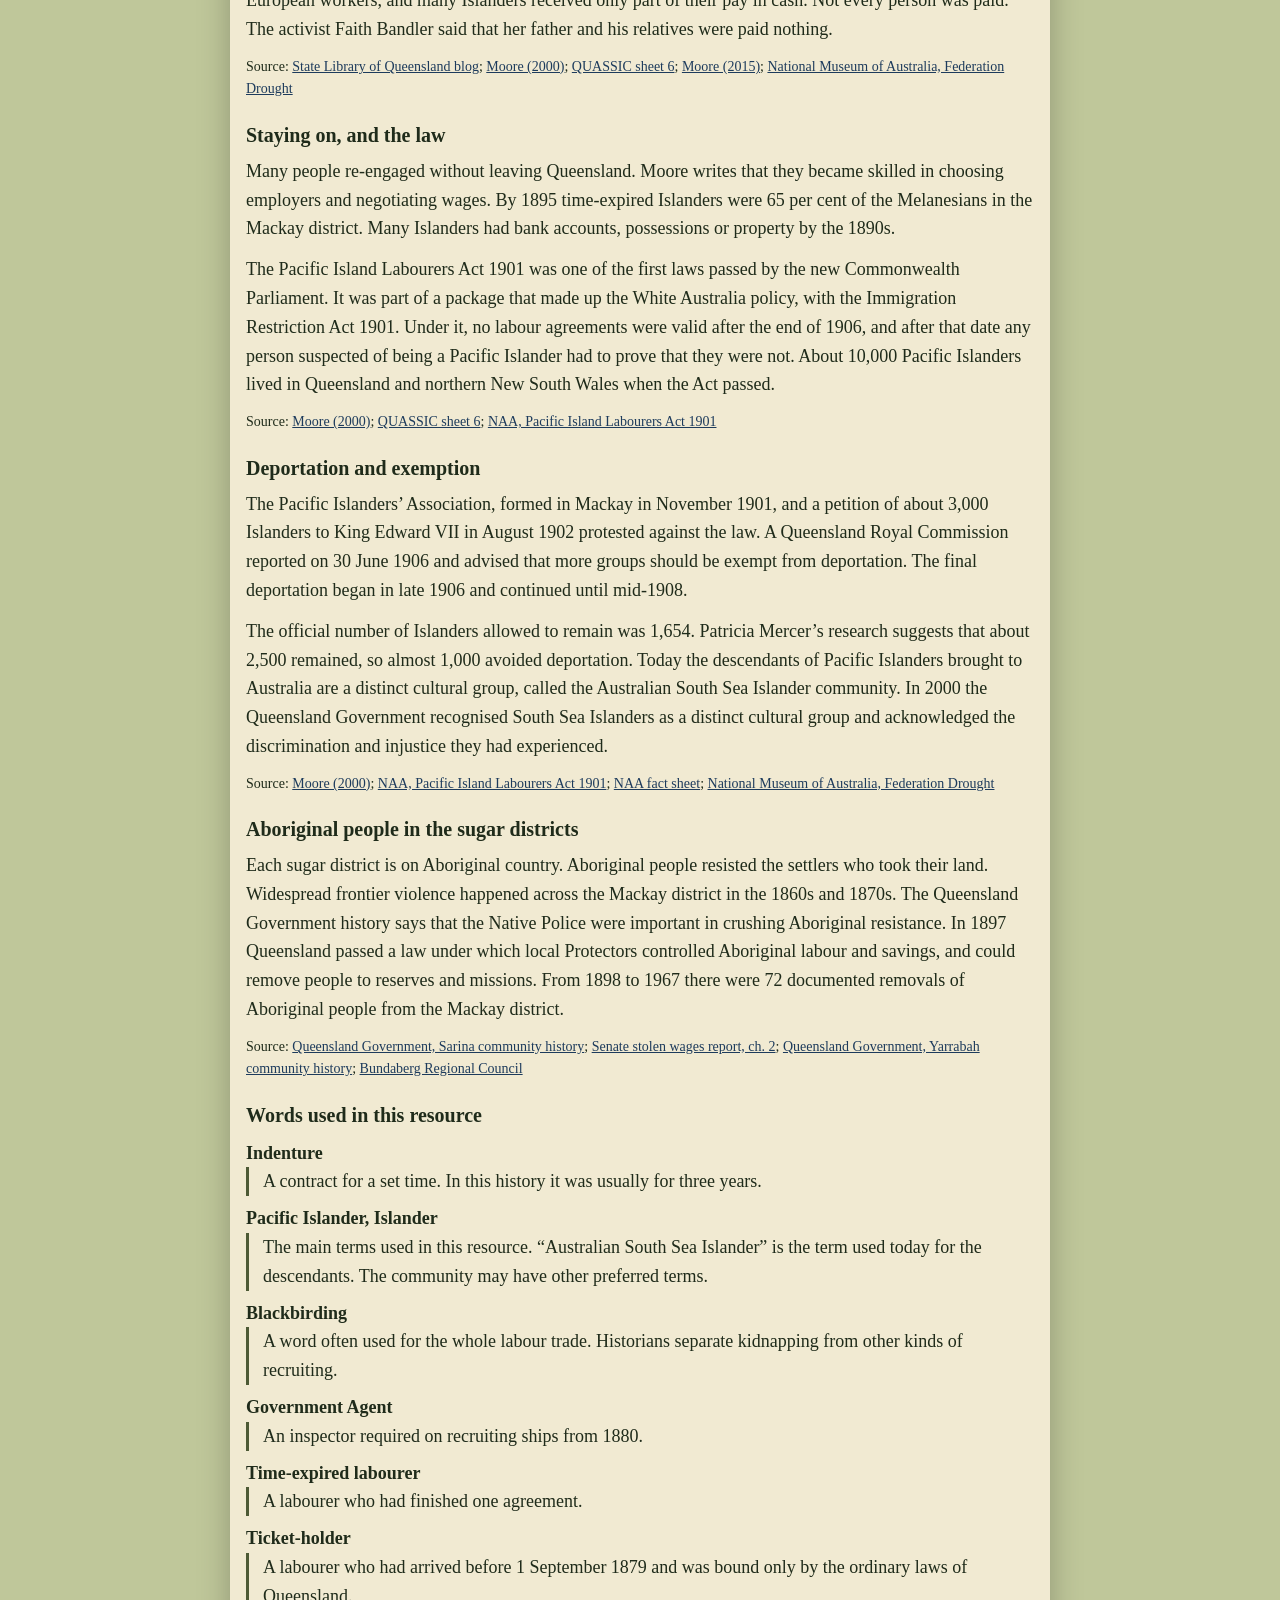
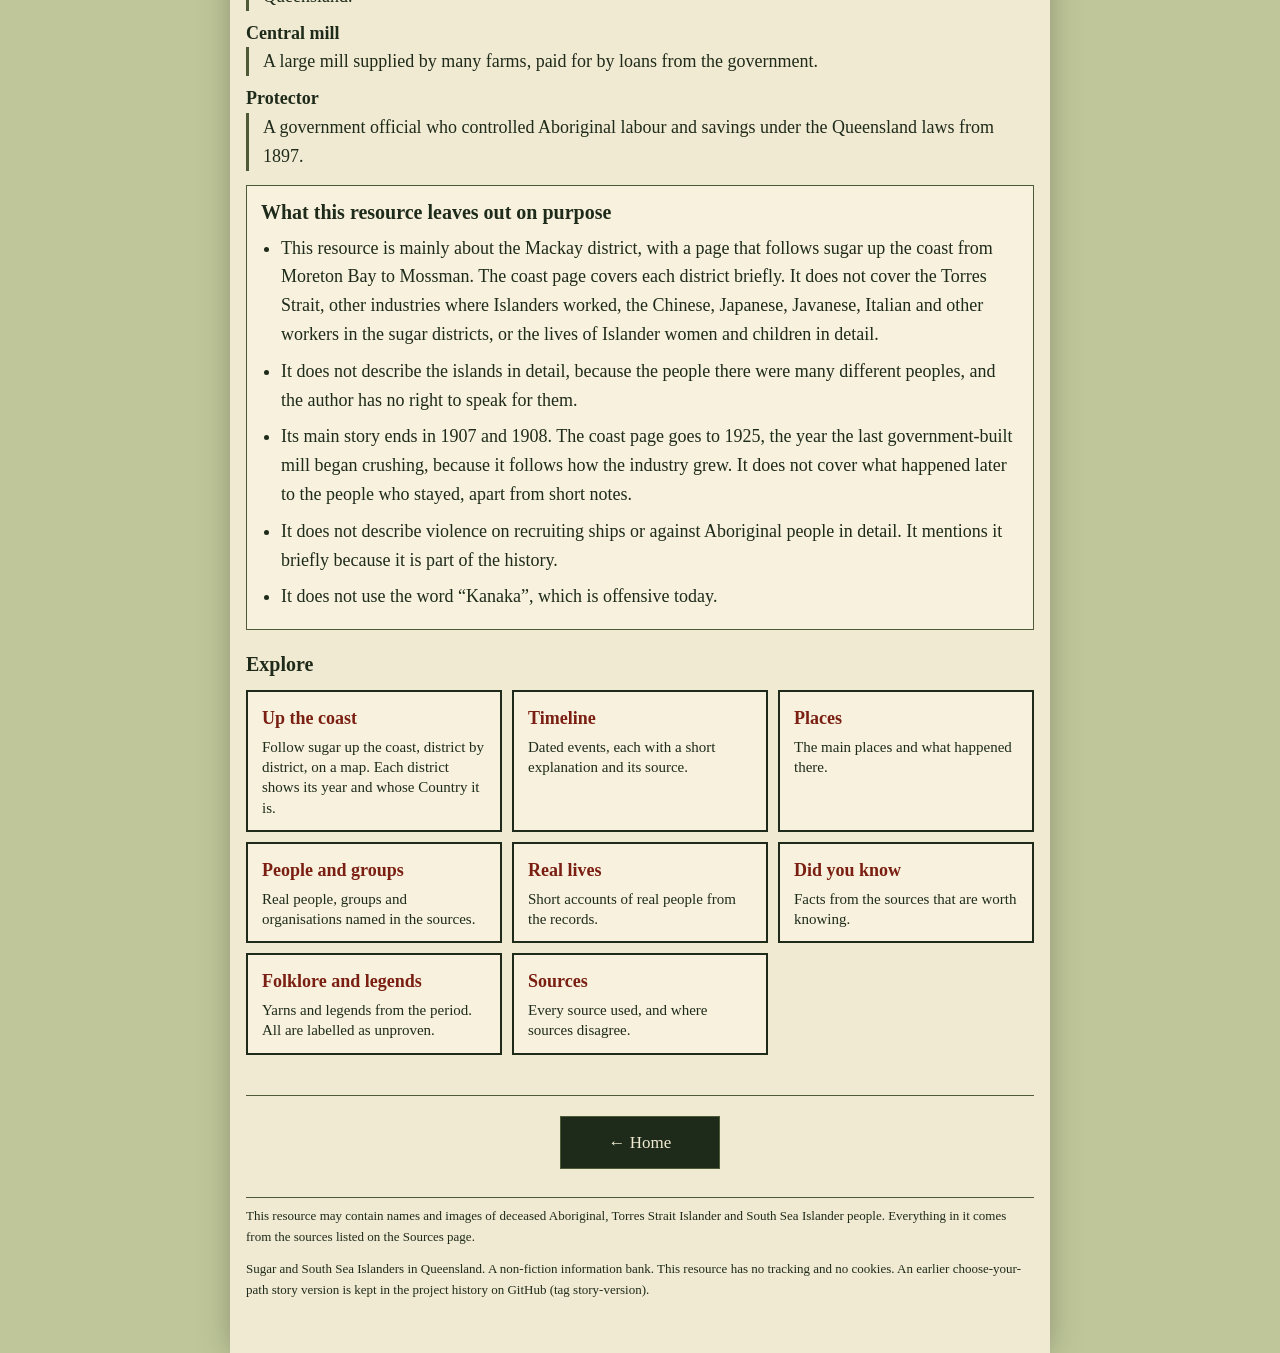
==== commit 461b6518: "Remove author name and Native Police photo, add noindex, drop archive copy, fix dead source links" ====
--- a/index.html
+++ b/index.html
@@ -3,6 +3,7 @@
 <meta name="viewport" content="width=device-width,initial-scale=1">
 <title>Sugar and South Sea Islanders in Queensland</title>
 <meta name="description" content="A non-fiction information bank about the Queensland sugar industry, South Sea Islander labour, the Pacific Island Labourers Act 1901 and the deportations of 1906 to 1908. Overview, timeline, places, people, real lives and sources. It also follows the sugar industry up the Queensland coast, district by district, on an interactive map.">
+<meta name="robots" content="noindex">
 <meta name="theme-color" content="#1f2b1a">
 <link rel="icon" href="data:image/svg+xml,%3Csvg xmlns='http://www.w3.org/2000/svg' viewBox='0 0 32 32'%3E%3Crect width='32' height='32' fill='%231f2b1a'/%3E%3Cpath d='M6 24 L16 8 L26 24' stroke='%23f1e6cc' stroke-width='3' fill='none'/%3E%3C/svg%3E">
 <link rel="stylesheet" href="styles.css">
@@ -13,7 +14,7 @@
 
  <div class="mast">Sugar and South Sea Islanders in Queensland</div>
  <div class="sub">An information bank about the sugar industry, the labour trade and the deportations of 1906 to 1908, with a focus on the Mackay district</div>
- <div class="dateline"><span>Queensland · 1862 to 1925</span><span>By Robin McKean</span></div>
+ <div class="dateline"><span>Queensland · 1862 to 1925</span><span>Information bank</span></div>
 </header>
 <nav id="nav" aria-label="Sections"></nav>
 <main id="main" tabindex="-1"></main>
